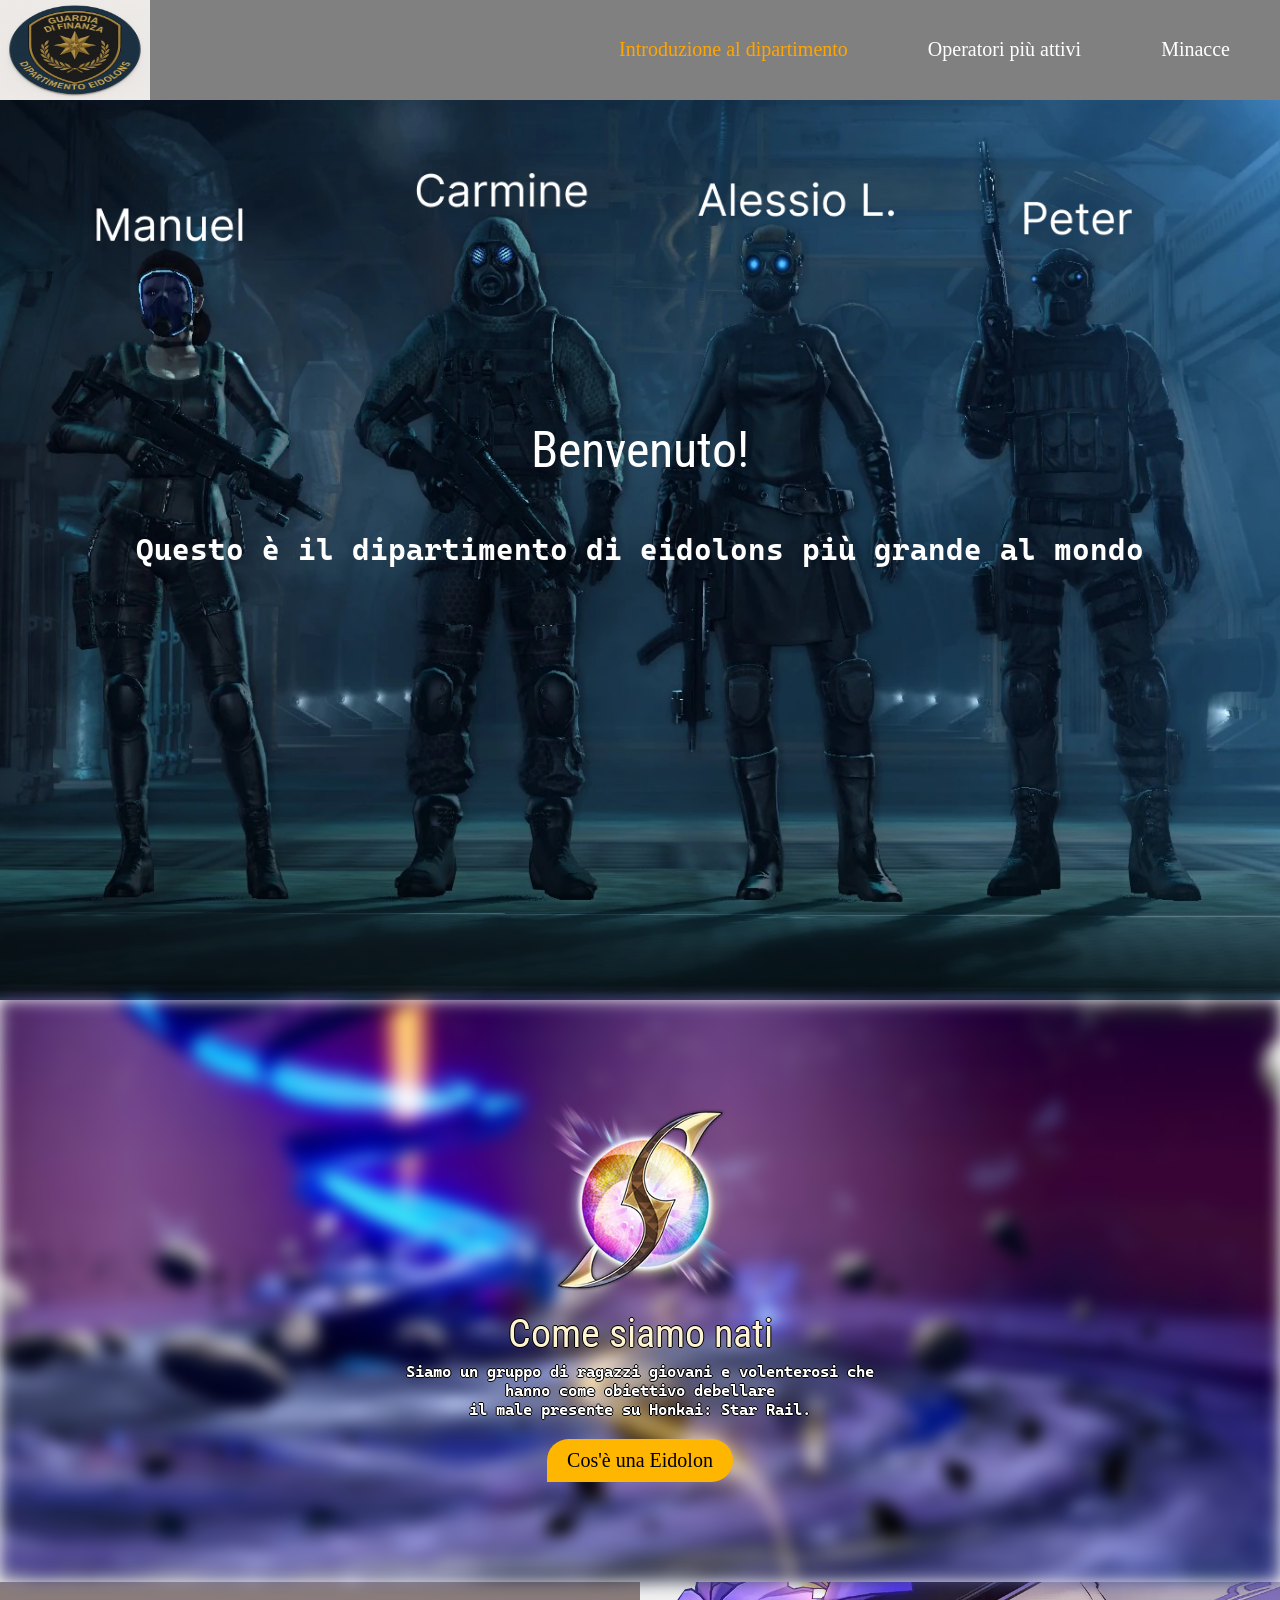
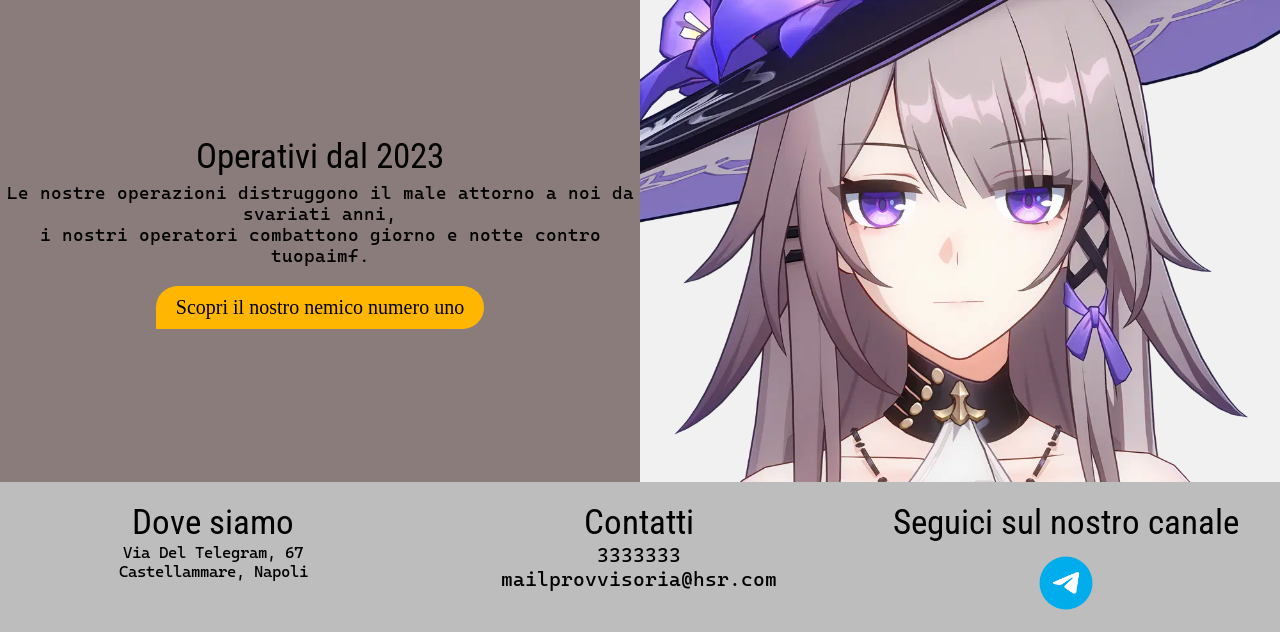
==== index.html @ 9a187a0d "Aggiunta di commenti mancanti" ====
<html>
    <head>

        <link rel="preconnect" href="https://fonts.googleapis.com">
        <link rel="preconnect" href="https://fonts.gstatic.com" crossorigin>
        <link href="https://fonts.googleapis.com/css2?family=Cascadia+Mono:ital,wght@0,200..700;1,200..700&family=Roboto+Condensed:ital,wght@0,100..900;1,100..900&display=swap" rel="stylesheet">
        <link rel="stylesheet" type="text/css" href="style.css">

        <meta name="viewport" content="width=device-width, initial-scale=1.0">

    </head>
    <body>

        <!--Sezione della parte top del sito-->
        <div id="container-top">
            <div id="logo">
                <a href="index.html"><img src="img/dipartimento.jpg" alt="Logo"></a>
            </div>
            <ul id="menu-top">
                <li class="menu-active"><a href="index.html">Introduzione al dipartimento</a></li>
                <li>Operatori più attivi</li>
                <li>Minacce</li>
            </ul>
        </div>

        <div id="slider" class="flex">
            <div id="separatore"></div>
            <div id="slider-interno">
                <h1>Benvenuto!</h1>
                <p class="grassetto">Questo è il dipartimento di eidolons più grande al mondo</p>
            </div>
        </div>
        <!--Sezione della parte top del sito-->
        

        <!--Sezione 1-->
        <div id="home-section1" class="flex">
            <div class="sfondo-sfocato"></div>
            <div id="section1-interna">
                <img src="img/eidolon.webp" alt="icona sezione 1">
                <h2>Come siamo nati</h2>
                <p class="grassetto">
                    Siamo un gruppo di ragazzi giovani e volenterosi che hanno come obiettivo debellare<br>
                    il male presente su Honkai: Star Rail.
                </p>
                <a href="https://honkai-star-rail.fandom.com/wiki/Eidolon" class="collegamento-generico" target="_black">Cos'è una Eidolon</a>
            </div>
        </div>
        <!--Sezione 1-->

        <!--Sezione 2-->
        <div id="home-section2">
            <div id="section2-left" class="flex">
            <div id="section2-left-interna">
                <h2>
                    Operativi dal 2023
                </h2>
                <p>
                    Le nostre operazioni distruggono il male attorno a noi da svariati anni,<br>
                    i nostri operatori combattono giorno e notte contro tuopaimf.
                </p>
                <a href="https://sk.theherta.com/" class="collegamento-generico" target="_blank">Scopri il nostro nemico numero uno</a>
            </div>
        </div>
            <div id="section2-right" class="flex"></div>
            <div class="clr"></div>
        </div>
        <!--Sezione 2-->

        <!--Footer-->
        <div id="footer">
            <div class="footer footer-left flex">
                <div class="footer-interno">
                    <h3>Dove siamo</h3>
                    <p>Via Del Telegram, 67<br>
                    Castellammare, Napoli</p>
                </div>
            </div>
            <div class="footer footer-center flex">
                <div class="footer-interno">
                    <h3>Contatti</h3>
                    <p>
                        <a href="tel:+393333333">3333333</a><br>
                        <a href="mailto:mailprovvisoria@hsr.com">mailprovvisoria@hsr.com</a>
                    </p>
                </div>
            </div>
            <div class="footer footer-right flex">
                <div class="footer-interno">
                    <h3>Seguici sul nostro canale</h3>
                    <a href="https://t.me/DimaHSR" target="_blank"><img class="social-icon" src="img/telegram.webp"></a>
                </div>
            </div>
            <div class="clr"></div>
        </div>
        <!--Footer-->
    </body>
</html>
---- style.css ----
/*CSS Standard*/
.flex{
    display: flex;
    align-items: center;
    justify-content: center;
    text-align: center;
    position: relative;
}

.clr{
    clear: both;
}


.roboto{
  font-family: "Roboto Condensed", sans-serif;
  font-optical-sizing: auto;
  font-weight: 400;
  font-style: normal;
}

.cascadia {
  font-family: "Cascadia Mono", sans-serif;
  font-optical-sizing: auto;
  font-weight: 400;
  font-style: normal;
}

h1, h2, h3{
    font-family: "Roboto Condensed", sans-serif;
    font-weight: 400;
    font-style: normal;
}

p{
    font-family: "Cascadia Mono", sans-serif;
    font-weight: 400;
    font-style: normal;
}

.grassetto{
    font-weight: bold;
}

/* Reset Universale: azzera tutti gli spazi predefiniti del browser */
* {
    margin: 0;
    padding: 0;
    box-sizing: border-box;
}

.collegamento-generico{
    color: inherit;
    text-decoration: none;
    display: inline-block;
    margin-top: 20px;
    background-color: #FFB600;
    font-size: 20px;
    padding: 10px 20px;
    border-radius: 50px 50px 50px 0px;
}

.collegamento-generico:hover{
    background-color: black;
    color: white;
}


/*Sezione della parte top del sito*/
#container-top{
    width: 100%;
    height: 100px;
    background-color: grey;
    position: absolute;
    top: 0px;
    left: 0px;
    z-index: 5;
}

#menu-top{
    padding: 0px;
    position: absolute;
    right: 0px;
    top: 38px;
}

#menu-top li{
    color: white;
    font-size: 20px;
    float: left;
    margin: 0px 30px;
    list-style-type: none;
    margin-right: 50px;
}

#menu-top li:hover{
    color: orange;
    cursor: pointer;
}

#menu-top li.menu-active{
    color: orange;
}

#menu-top li a{
    color: inherit;
    text-decoration: none;
}

#logo{
    width: 150px;
    height: 100px;
    background-color: white;
}

#logo img{
    width: 150px;
    height: 100px;
}

#slider{
    width: 100%;
    height: 1000px;
    background-image: url(img/operation.png);
    background-repeat: no-repeat;
    background-size: cover;
    background-position: center;
}

#slider h1{
    text-align: center;
    font-size: 50px;
    line-height: 80px;
    color: white;
    font-family: "Roboto Condensed", sans-serif;
    margin-bottom: 20px;
}

#slider p{
    font-size: 30px;
    line-height: 80px;
    color: white;
}

#slider-interno{
    z-index: 2;
}

#separatore{
    width: 100%;
    height: 100%;
    position: absolute;
    top: 0px;
    left: 0px;
    z-index: 1;
    /* Permalink - use to edit and share this gradient: https://colorzilla.com/gradient-editor/#000000+0,000000+100&0+79,0.65+99,0+100 */
    background: linear-gradient(to bottom,  rgba(0,0,0,0) 0%,rgba(0,0,0,0) 79%,rgba(0,0,0,0.65) 99%,rgba(0,0,0,0) 100%); /* W3C, IE10+, FF16+, Chrome26+, Opera12+, Safari7+ */
}

/*Sezione 1-2*/
#home-section1, #home-section2{
    width: 100%;
    height: auto;
    background-color: #f1f1f1;
}

#home-section1 img, #home-section2 img{
    width: 200px;
    height: 200px;
}

#section1-interna, #section2-interna{
    width: 500px;
    padding-bottom: 100px;
    padding-top: 100px;
    z-index: 2;
}
.sfondo-sfocato {
    position: absolute;
    top: 0;
    left: 0;
    width: 100%;
    height: 100%;
    background-image: url('img/sfondo.jpg');
    background-repeat: no-repeat;
    background-position: center;
    background-size: cover;
    filter: blur(8px); 
    z-index: 1; 
}

#section1-interna h2{
    margin-top: 10px;
    margin-bottom: 5px;
    text-shadow: -1px 0 black, 0 1px black, 1px 0 black, 0 -1px black;
    font-size: 40px;
    color: #FFF4D1;
}

#section1-interna p{
    text-shadow: -1px 0 black, 0 1px black, 1px 0 black, 0 -1px black;
    color: white;
}

/*Sezione 2*/
#section2-left{
    width: 50%;
    position: relative;
    float: left;
    height: 500px;
    background-color: #8A7C7B;
}

#section2-left h2{
    font-size: 35px;
    margin-bottom: 5px;
}

#section2-left p{
    font-size: 18px;
}

#section2-right{
    width: 50%;
    position: relative;
    float: left;
    height: 500px;
    background-image: url(img/herta.webp);
    background-repeat: no-repeat;
    background-position: center;
    background-size: cover;
}


/*Footer*/
#footer{
    padding-top: 20px;
    width: 100%;
    height: 150px;
    background-color: #BDBDBD;
}

.footer{
    width: 33.3%;
    height: auto;
}

.footer-left, .footer-center, .footer-right{
    float: left;
}

.footer-interna{
    padding: 50px 0px;
}

#footer a{
    color: inherit;
    text-decoration: none;
}

#footer .social-icon{
    width: 70px;
    height: auto;
    margin: 5px 10px;
}

#footer h3{
    font-size: 25px;
}

#footer h3{
    font-size: 35px;
}

#footer a{
    font-size: 20px;
}
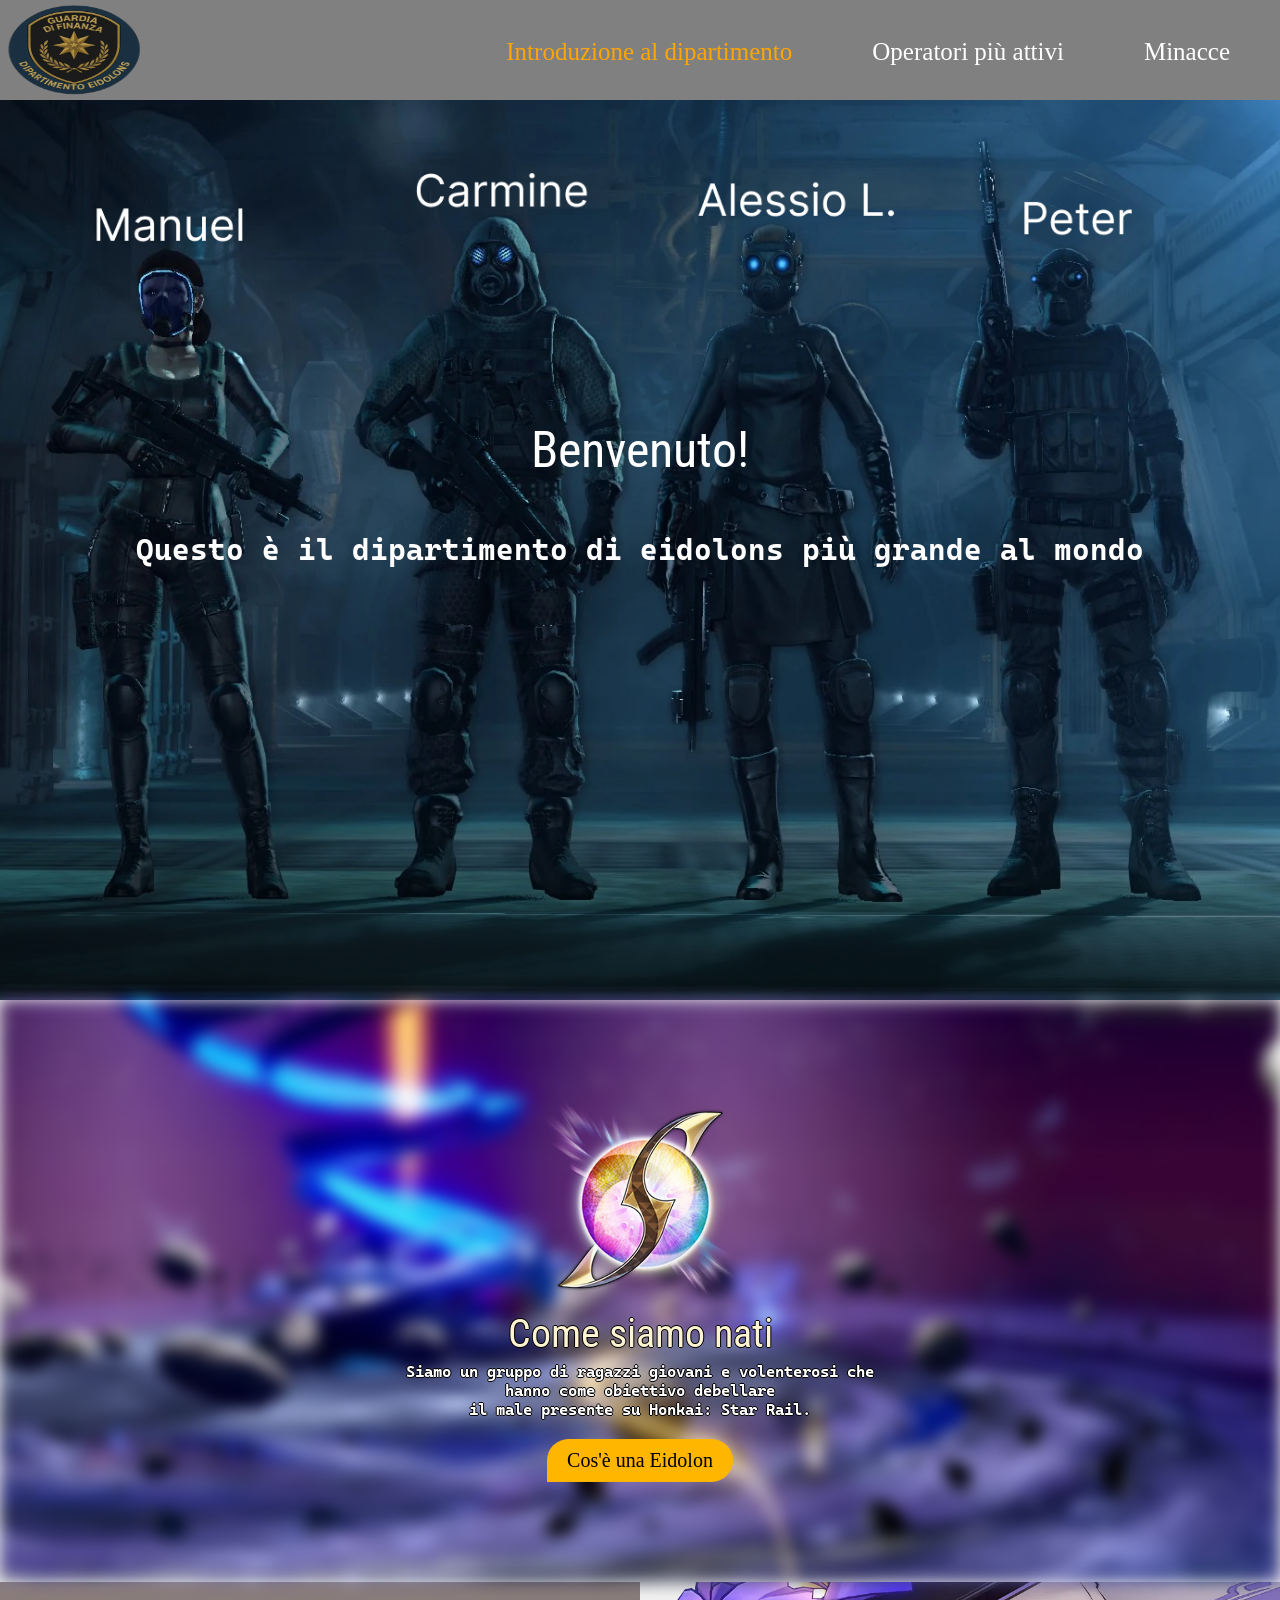
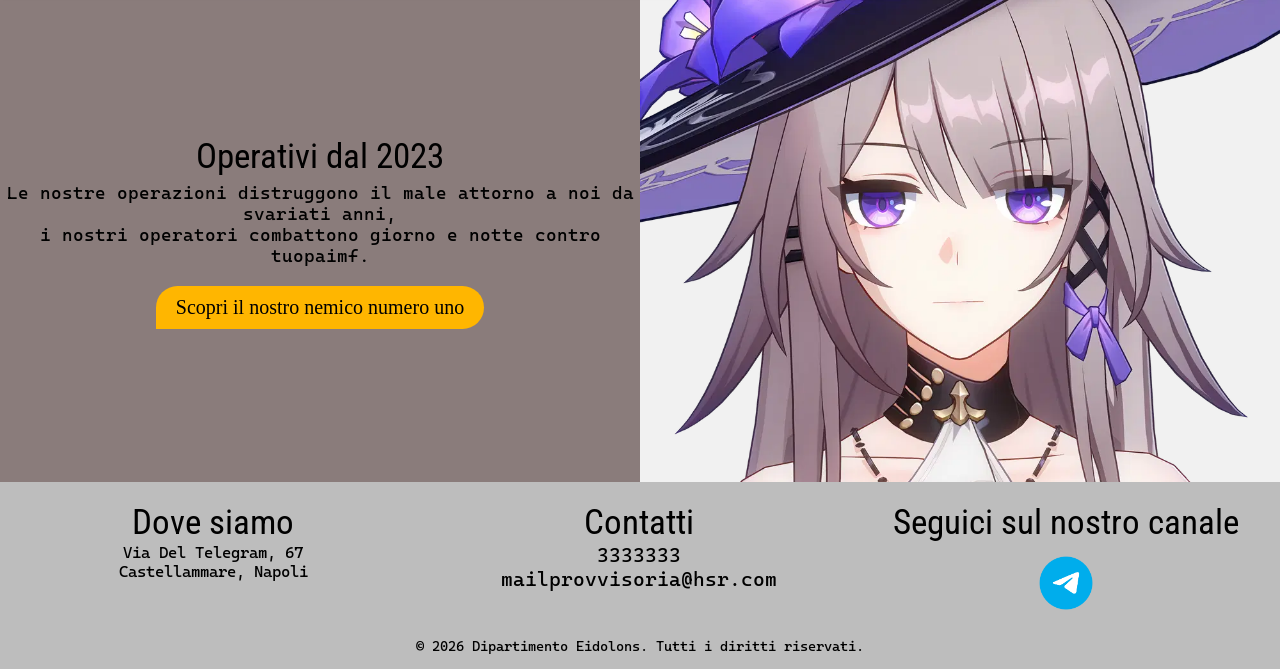
==== commit 1724ce88: "Logo aggiustato e aggiunto finto copyright" ====
--- a/index.html
+++ b/index.html
@@ -14,7 +14,7 @@
         <!--Sezione della parte top del sito-->
         <div id="container-top">
             <div id="logo">
-                <a href="index.html"><img src="img/dipartimento.jpg" alt="Logo"></a>
+                <a href="index.html"><img src="img/dipartimento.png" alt="Logo"></a>
             </div>
             <ul id="menu-top">
                 <li class="menu-active"><a href="index.html">Introduzione al dipartimento</a></li>
@@ -92,6 +92,9 @@
                 </div>
             </div>
             <div class="clr"></div>
+            <div id="copyright">
+                <p>&copy; 2026 Dipartimento Eidolons. Tutti i diritti riservati.</p>
+            </div>
         </div>
         <!--Footer-->
     </body>
--- a/style.css
+++ b/style.css
@@ -87,7 +87,7 @@
 
 #menu-top li{
     color: white;
-    font-size: 20px;
+    font-size: 25px;
     float: left;
     margin: 0px 30px;
     list-style-type: none;
@@ -111,7 +111,6 @@
 #logo{
     width: 150px;
     height: 100px;
-    background-color: white;
 }
 
 #logo img{
@@ -275,4 +274,19 @@
 
 #footer a{
     font-size: 20px;
+}
+
+/*Copyright*/
+#copyright{
+    padding-top: 20px;
+    width: 100%;
+    background-color: #BDBDBD;
+    padding: 15px 0;
+    text-align: center;
+}
+
+#copyright p{
+    font-size: 14px;
+    color: black;
+    margin: 0px;
 }
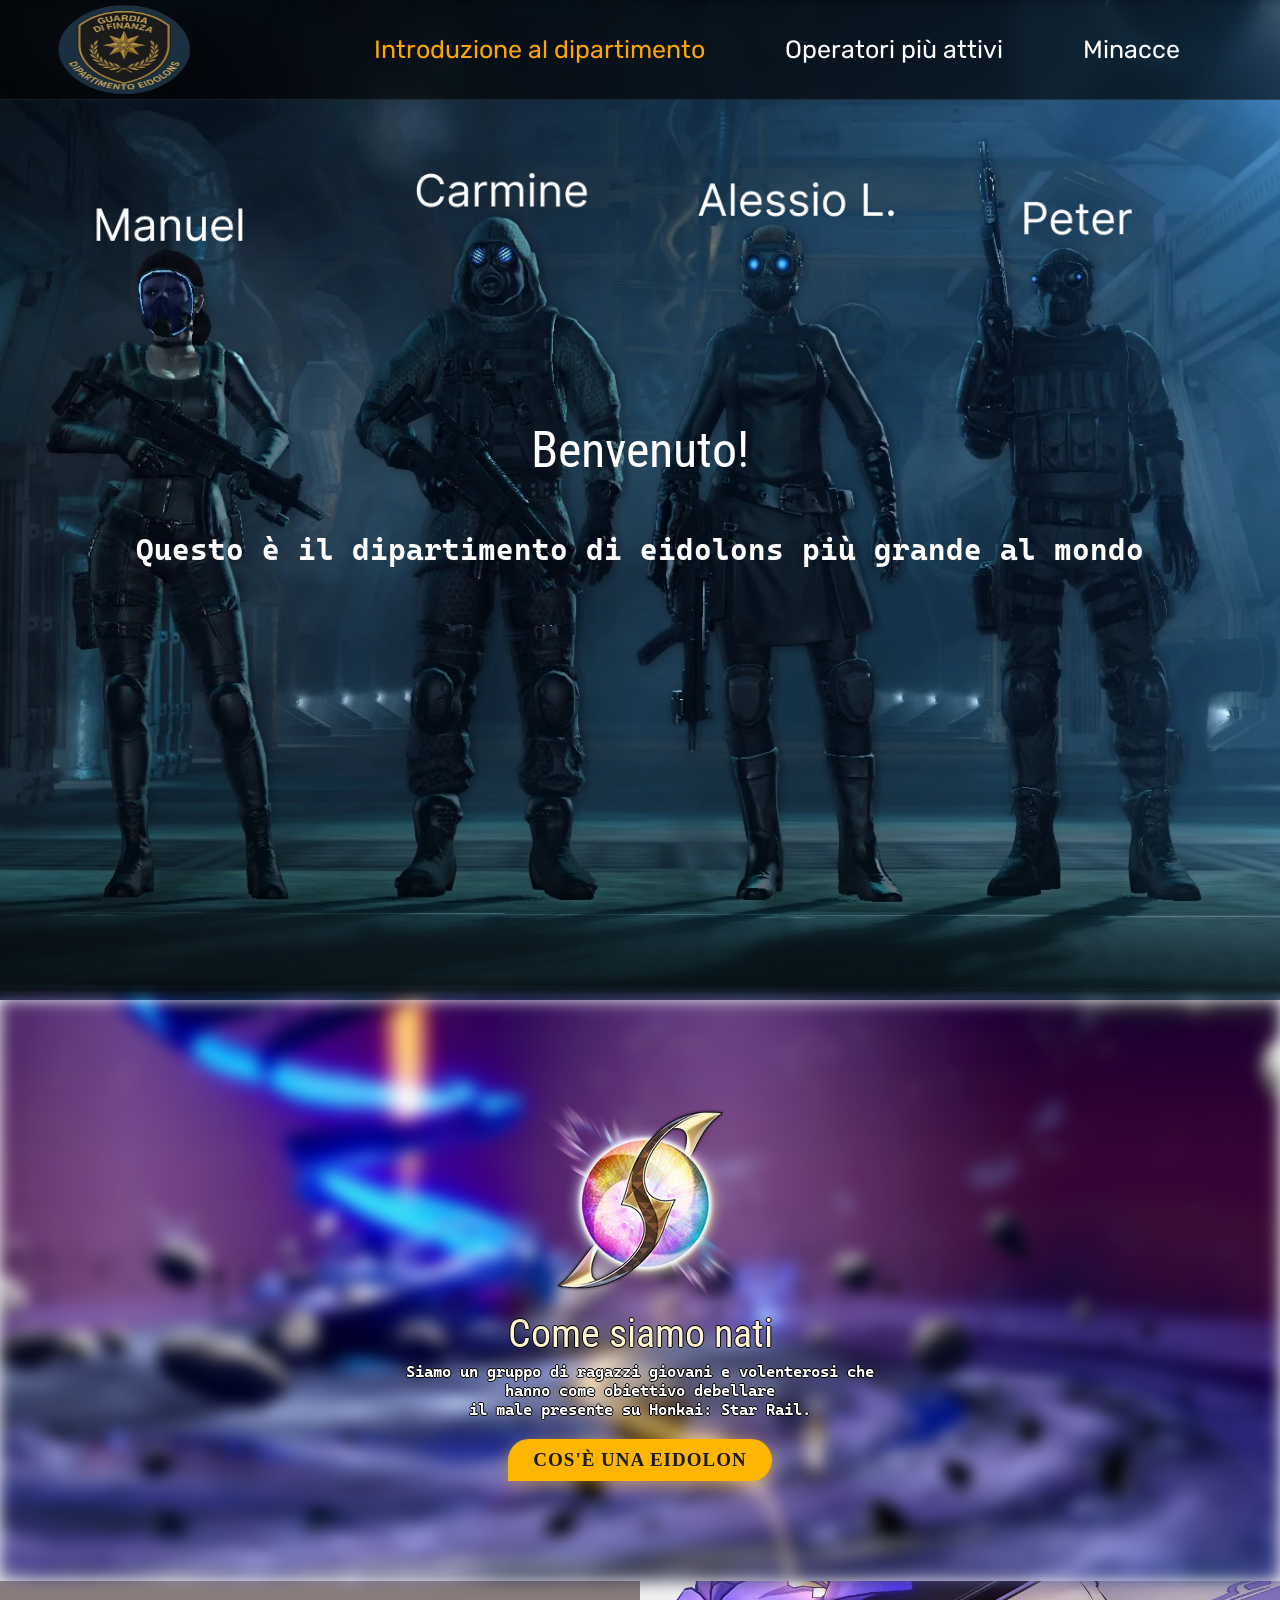
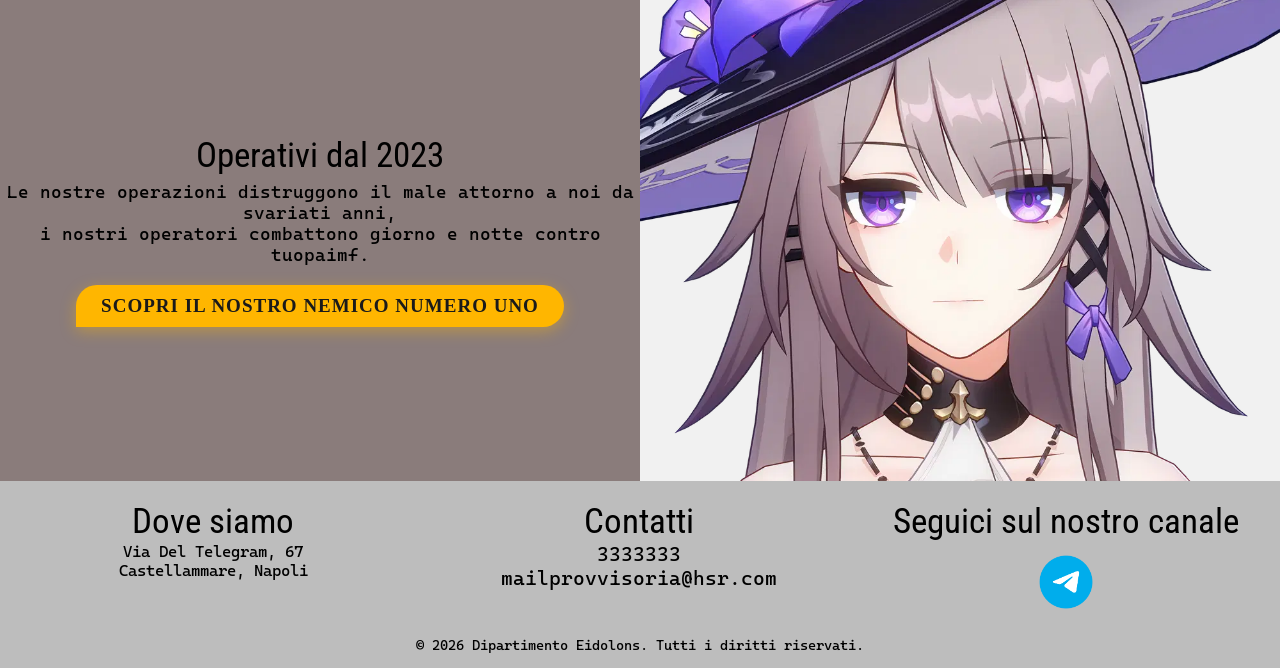
==== commit 4ff04e0a: "Cambiamenti al CSS, collegamento generico" ====
--- a/index.html
+++ b/index.html
@@ -3,8 +3,8 @@
 
         <link rel="preconnect" href="https://fonts.googleapis.com">
         <link rel="preconnect" href="https://fonts.gstatic.com" crossorigin>
-        <link href="https://fonts.googleapis.com/css2?family=Cascadia+Mono:ital,wght@0,200..700;1,200..700&family=Roboto+Condensed:ital,wght@0,100..900;1,100..900&display=swap" rel="stylesheet">
-        <link rel="stylesheet" type="text/css" href="style.css">
+        <link href="https://fonts.googleapis.com/css2?family=Cascadia+Mono:ital,wght@0,200..700;1,200..700&family=Roboto+Condensed:ital,wght@0,100..900;1,100..900&family=Rubik:ital,wght@0,300..900;1,300..900&display=swap" rel="stylesheet">
+        <link rel="stylesheet" type="text/css" href="style.css?versione=1.3">
 
         <meta name="viewport" content="width=device-width, initial-scale=1.0">
 
@@ -43,7 +43,7 @@
                     Siamo un gruppo di ragazzi giovani e volenterosi che hanno come obiettivo debellare<br>
                     il male presente su Honkai: Star Rail.
                 </p>
-                <a href="https://honkai-star-rail.fandom.com/wiki/Eidolon" class="collegamento-generico" target="_black">Cos'è una Eidolon</a>
+                <a href="https://honkai-star-rail.fandom.com/wiki/Eidolon" class="collegamento-generico" target="_blank">Cos'è una Eidolon</a>
             </div>
         </div>
         <!--Sezione 1-->
--- a/style.css
+++ b/style.css
@@ -27,6 +27,13 @@
   font-style: normal;
 }
 
+.rubik> {
+  font-family: "Rubik", sans-serif;
+  font-optical-sizing: auto;
+  font-weight: 400;
+  font-style: normal;
+}
+
 h1, h2, h3{
     font-family: "Roboto Condensed", sans-serif;
     font-weight: 400;
@@ -41,6 +48,12 @@
 
 .grassetto{
     font-weight: bold;
+}
+
+#menu-top li{
+    font-family: "Rubik", sans-serif;
+    font-weight: 400;
+    font-style: normal;
 }
 
 /* Reset Universale: azzera tutti gli spazi predefiniti del browser */
@@ -51,44 +64,61 @@
 }
 
 .collegamento-generico{
-    color: inherit;
+    color: #1a1a1a;
     text-decoration: none;
     display: inline-block;
     margin-top: 20px;
     background-color: #FFB600;
-    font-size: 20px;
-    padding: 10px 20px;
+    font-size: 19px;
+    padding: 10px 25px;
     border-radius: 50px 50px 50px 0px;
+    font-weight: bold;
+    text-transform: uppercase;
+    letter-spacing: 1px;
+    box-shadow: 0 4px 15px rgba(255, 182, 0, 0.4);
+    transition: all 0.3s ease;
 }
 
 .collegamento-generico:hover{
-    background-color: black;
-    color: white;
+    background-color: #1a1a1a;
+    color: #FFB600;
+    box-shadow: 0 8px 25px rgba(0, 0, 0, 0.3);
+    transform: translateY(-3px);
+}
+
+.collegamento-generico:active {
+    transform: translateY(1px); 
+    box-shadow: 0 2px 10px rgba(0, 0, 0, 0.3); 
 }
 
 
 /*Sezione della parte top del sito*/
-#container-top{
+#container-top {
     width: 100%;
     height: 100px;
-    background-color: grey;
-    position: absolute;
+    background-color: rgba(0, 0, 0, 0.6); /* Corretto rgba */
+    backdrop-filter: blur(10px);
+    position: fixed;
     top: 0px;
     left: 0px;
     z-index: 5;
-}
-
-#menu-top{
+    border-bottom: 1px solid rgba(255, 255, 255, 0.1);
+    display: flex;
+    align-items: center;
+    justify-content: space-between; 
+    padding: 0 50px;
+}
+
+#menu-top {
     padding: 0px;
-    position: absolute;
-    right: 0px;
-    top: 38px;
+    margin: 0px;
+    display: flex; 
+    align-items: center;
 }
 
 #menu-top li{
     color: white;
     font-size: 25px;
-    float: left;
     margin: 0px 30px;
     list-style-type: none;
     margin-right: 50px;
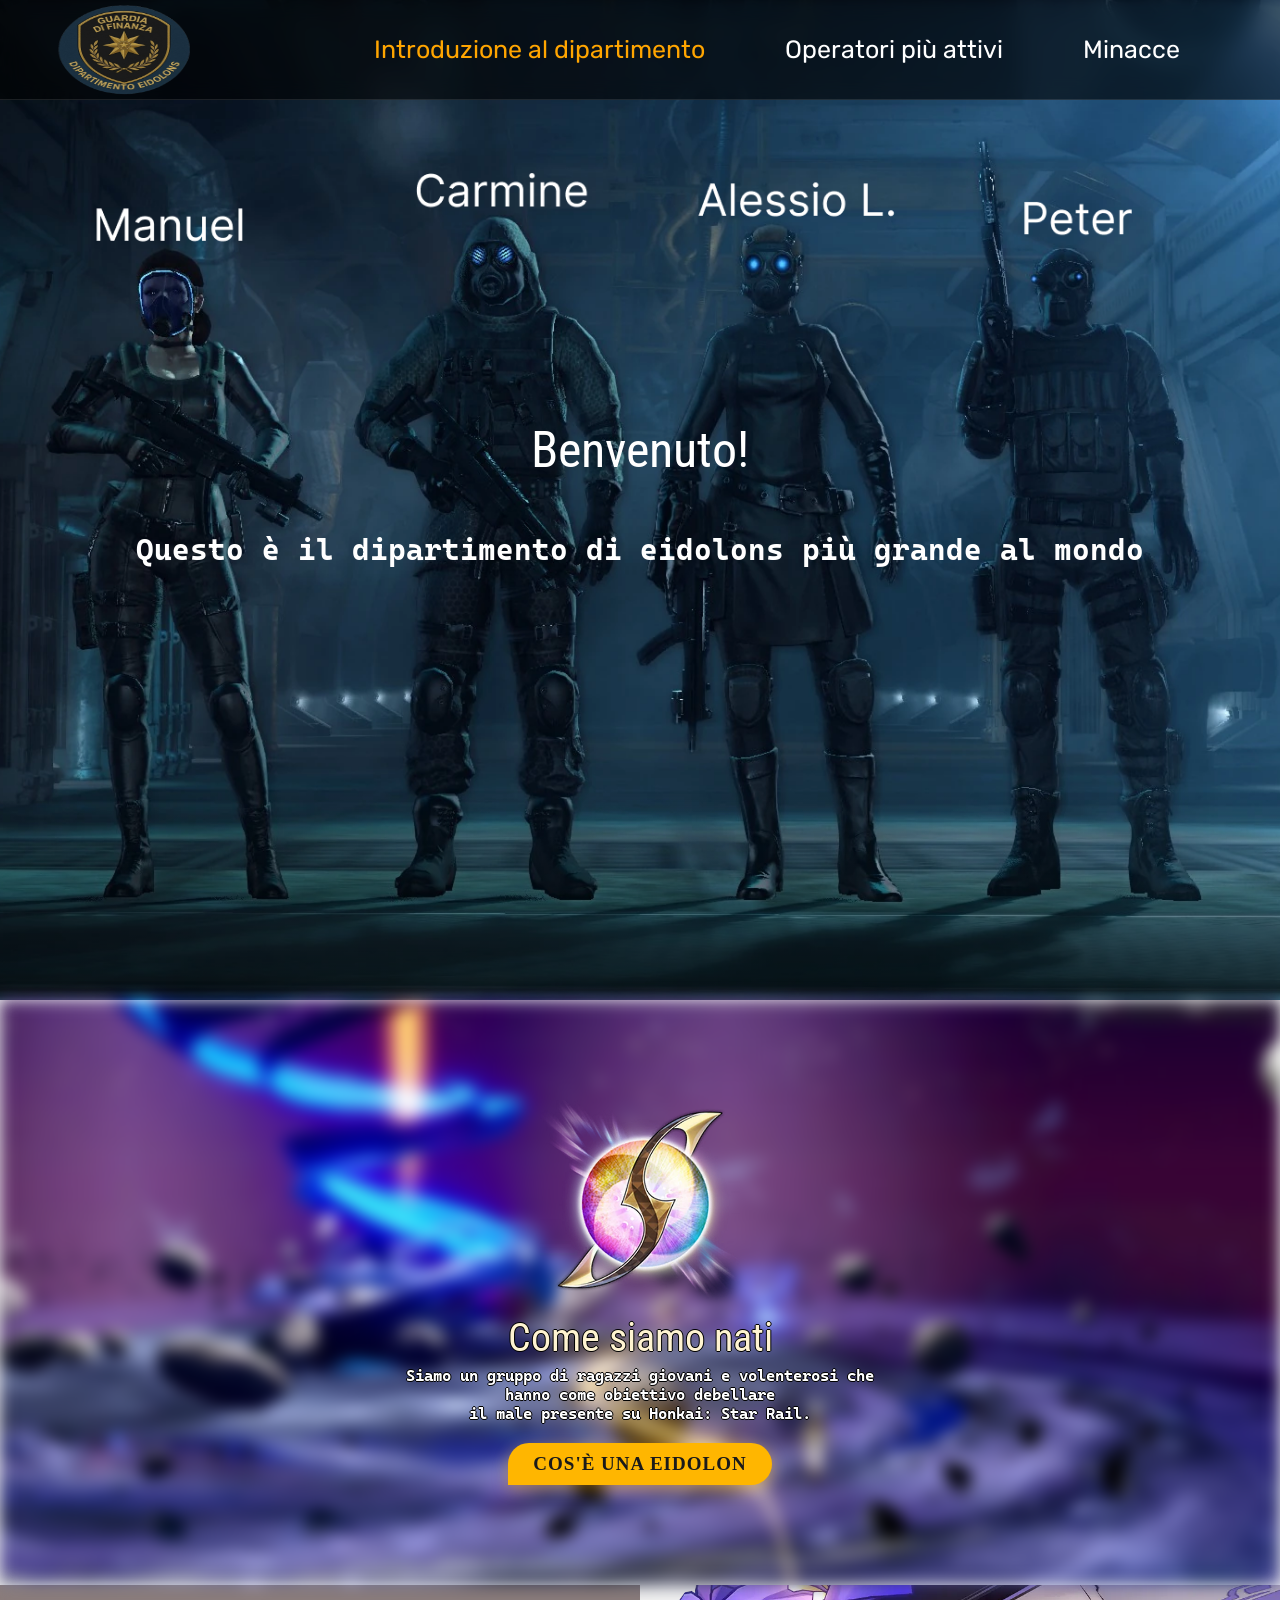
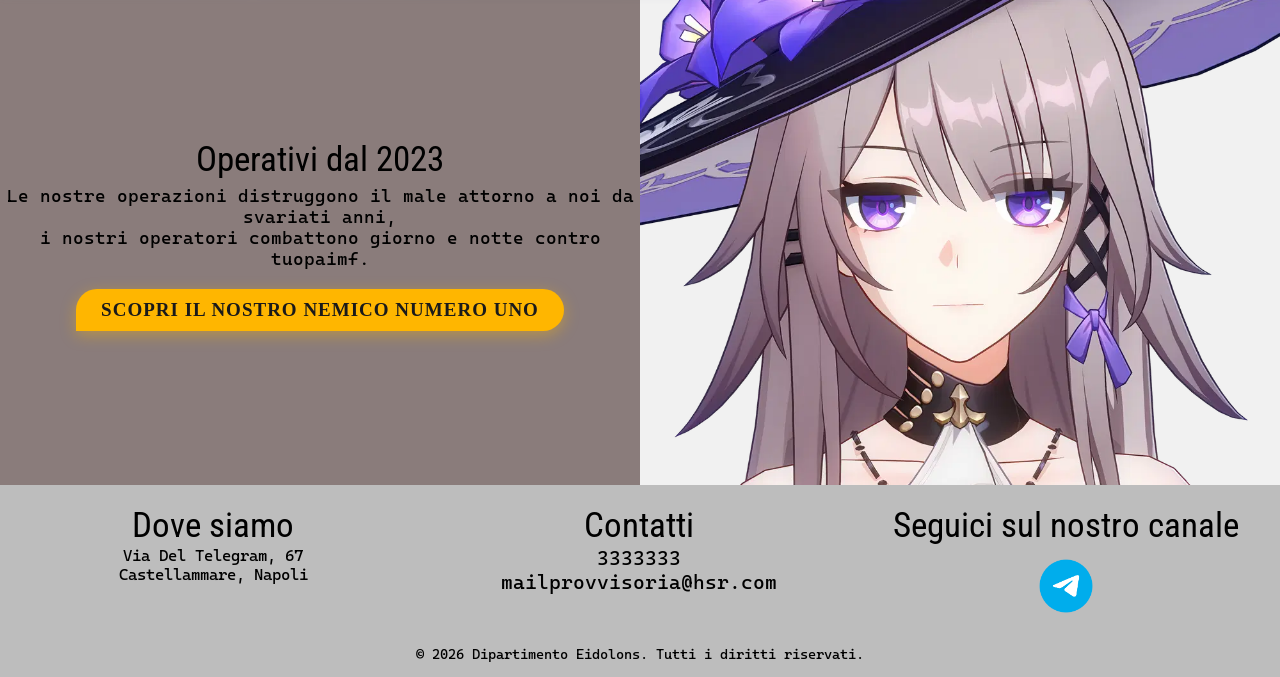
==== commit c56e5246: "Aggiunti html, sistemato css e index" ====
--- a/index.html
+++ b/index.html
@@ -1,10 +1,12 @@
+<!DOCTYPE html>
 <html>
     <head>
+        <title>Service Communication</title>
 
         <link rel="preconnect" href="https://fonts.googleapis.com">
         <link rel="preconnect" href="https://fonts.gstatic.com" crossorigin>
         <link href="https://fonts.googleapis.com/css2?family=Cascadia+Mono:ital,wght@0,200..700;1,200..700&family=Roboto+Condensed:ital,wght@0,100..900;1,100..900&family=Rubik:ital,wght@0,300..900;1,300..900&display=swap" rel="stylesheet">
-        <link rel="stylesheet" type="text/css" href="style.css?versione=1.3">
+        <link rel="stylesheet" type="text/css" href="style.css?versione=1.4">
 
         <meta name="viewport" content="width=device-width, initial-scale=1.0">
 
@@ -18,8 +20,8 @@
             </div>
             <ul id="menu-top">
                 <li class="menu-active"><a href="index.html">Introduzione al dipartimento</a></li>
-                <li>Operatori più attivi</li>
-                <li>Minacce</li>
+                <li><a href="sites/operation.html">Operatori più attivi</a></li>
+                <li><a href="sites/threats.html">Minacce</a></li>
             </ul>
         </div>
 
--- a/style.css
+++ b/style.css
@@ -27,7 +27,7 @@
   font-style: normal;
 }
 
-.rubik> {
+.rubik {
   font-family: "Rubik", sans-serif;
   font-optical-sizing: auto;
   font-weight: 400;
